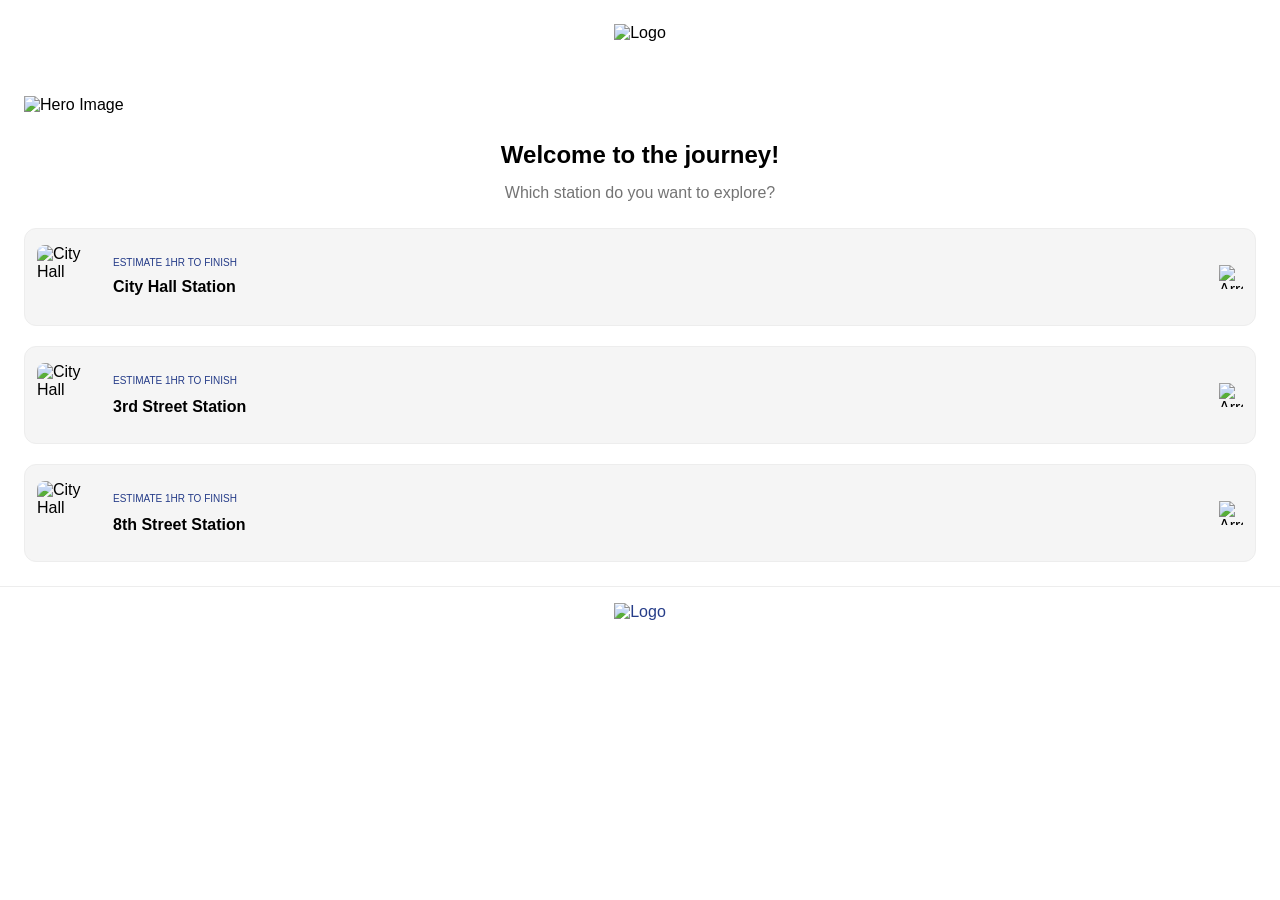
==== index.html @ b89e4468 "Add html and css files" ====
<!DOCTYPE html>
<html lang="en">
	<head>
		<meta charset="UTF-8">
		<meta name="viewport" content="width=device-width, initial-scale=1.0">
		<title>Skyscape</title>
        <link rel="stylesheet" href="styles.css">
        <link rel="icon" href="favicon.png">
    
  </head>
  <body>
        <header>
            
            <img src="Letter_Mark.png" alt="Logo" style="width: auto; height: 24px;">
            
        </header>
    

    <main>
        <section class="hero-banner">
        <figure style="
            margin: 0;
            width: 100%;
            position: relative;
            overflow: hidden;">
          <img src="1.avif" alt="Hero Image">
        </figure>
      </section>
        <section class="text-container">
            <h4 style="
                width: 100%;
                position: relative;
                display: inline-block;
                color: #000;
                text-align: center;">
                Welcome to the journey!
            </h4>
            <p style="
                width: 100%;
                position: relative;
                color: rgba(0, 0, 0, 0.55);
                text-align: center;
                display: inline-block;">Which station do you want to explore?
            </p>
        </section>

        <ul id="station-list" style="width: 100%; list-style: none; padding: 0; margin: 0; display: flex; flex-direction: column; gap: 20px;">
            <section class="option" id="option-1" href="#city-hall">
            <img src="1.avif" alt="City Hall" style="aspect-ratio: 1/1; width: auto; height: 64px; position: relative; border-radius: 8px;object-fit: cover;">
            <div style="
                display: flex;
                flex-direction: column;
                gap: 4px;
                flex-grow: 1;
            ">
                <span style="
                    color: #263d89;
                    text-transform: uppercase;">Estimate 1hr to finish
                </span>
                <h6>City Hall Station</h6>

            </div>
            <img class="vuesaxoutlinearrow-right-icon" alt="Arrow Icon" src="vuesax/outline/arrow-right.svg" style="width: 24px; height: 24px;">
            </section>
            <section class="option" id="option-2" href="#3rdstreet" >
            <img src="1.avif" alt="City Hall" style="aspect-ratio: 1/1; width: auto; height: 64px; position: relative; border-radius: 8px;object-fit: cover;">
            <div style="
                display: flex;
                flex-direction: column;
                gap: 4px;
                flex-grow: 1;
            ">
                <span style="
                    font-size: 10px;
                    line-height: 20px;
                    color: #263d89;
                    text-transform: uppercase;


                ">
                    Estimate 1hr to finish
                </span>
                <p style="
                    text-align: left;
                    font-size: 16px;
                    font-weight: 600;
                    margin: 0;
                ">3rd Street Station</p>

            </div>
            <img class="vuesaxoutlinearrow-right-icon" alt="Arrow Icon" src="vuesax/outline/arrow-right.svg" style="width: 24px; height: 24px;">
            </section>
            <section class="option" id="option-3" href="#8thstreet">
            <img src="1.avif" alt="City Hall" style="aspect-ratio: 1/1; width: auto; height: 64px; position: relative; border-radius: 8px;object-fit: cover;">
            <div style="
                display: flex;
                flex-direction: column;
                gap: 4px;
                flex-grow: 1;
            ">
                <span style="
                    font-size: 10px;
                    line-height: 20px;
                    color: #263d89;
                    text-transform: uppercase;
                ">
                    Estimate 1hr to finish
                </span>
                <p style="
                    text-align: left;
                    font-size: 16px;
                    font-weight: 600;
                    margin: 0;
                ">8th Street Station</p>

            </div>
            <img class="vuesaxoutlinearrow-right-icon" alt="Arrow Icon" src="vuesax/outline/arrow-right.svg" style="width: 24px; height: 24px;">
            </section>


        </ul>
    </main>
    <footer style="
        width: 100%;
        padding: 16px 0;
        border-top: 1px solid #ededed;
        text-align: center;
        color: #263d89;
    ">
        <img src="footer.png" alt="Logo" style="width: 100px; height: auto;">
    </footer>
---- styles.css ----
/* Layout */
*{
    box-sizing: border-box
}
body{
    margin: 0;
    padding: 0;
    box-sizing: border-box;
    font-family: Inter, sans-serif;
}
header{
    width: 100%;
    position: relative;
    display: flex;
    align-items: center;
    justify-content: center;
    padding: 24px;
    box-sizing: border-box;
    gap: 20px;
    text-align: center;


}
main{
    margin: 24px 24px;
    gap: 24px;
    position: relative;
    display: flex;
    flex-direction: column;
    align-items: flex-start;
    justify-content: center;
    text-align: center;
}
.text-container{
    width: 100%;
    position: relative;
    display: flex;
    flex-direction: column;
    align-items: flex-start;
    gap: 8px;
    text-align: center;
    color: #000;
}
.hero-banner img{
    width: 100%;
    height: auto;
    object-fit: cover;
    aspect-ratio: 16/9;
}

/* Typography */
@import url('https://fonts.googleapis.com/css2?family=Inter:ital,opsz,wght@0,14..32,100..900;1,14..32,100..900&display=swap');
h1,h2,h3,h4,h5,h6,p,span,small{
    width: 100%;
    position: relative;
    margin: 0;
    padding: 0;
    font-family: Inter, sans-serif;
}
h1{
    font-size: 48px;
    line-height: 145%;
    font-weight: 600;
    color: rgb(0, 0, 0);
}
h2{
    font-size: 40px;
    line-height: 145%;
    font-weight: 600;
    color: rgb(0, 0, 0);
}
h3{
    font-size: 32px;
    line-height: 145%;
    font-weight: 600;
    color: rgb(0, 0, 0);
}
h4{
    font-size: 24px;
    line-height: 145%;
    font-weight: 600;
    color: rgb(0, 0, 0);
}
h5{
    font-size: 20px;
    line-height: 145%;
    font-weight: 600;
    color: rgb(0, 0, 0);
}
h6{
    font-size: 16px;
    line-height: 145%;
    font-weight: 600;
    color: rgb(0, 0, 0);
}
p{
    font-size: 16px;
    line-height: 145%;
    font-weight: 400;
    color: rgb(0, 0, 0);
}
small{
    font-size: 14px;
    line-height: 145%;
    font-weight: 400;
    color: #737373;
}
span{
    font-size: 10px;
    line-height: 145%;
    font-weight: 400;
}

/* Components */
.option,.answer{
    width: 100%;
    position: relative;
    border-radius: 12px;
    background-color: #f5f5f5;
    border: 1px solid #ededed;
    box-sizing: border-box;
    overflow: hidden;
    display: flex;
    align-items: center;
    padding: 16px 12px;
    gap: 12px;
    text-align: left;
}
.primary-button, .checkin-button{
    width: 100%;
    position: relative;
    border-radius: 12px;
    background-color: #263d89;
    display: flex;
    align-items: center;
    justify-content: center;
    padding: 12px 16px;
    text-align: center;
    color: #fff;
    font-family: Inter, sans-serif;
    font-size: 16px;
    font-weight: 400;
    border: none;
}
.secondary-button{
    width: 100%;
    position: relative;
    border-radius: 12px;
    background-color: #ffffff;
    border: 2px solid rgba(0, 0, 0, 0.15);
    display: flex;
    align-items: center;
    justify-content: center;
    padding: 12px 16px;
    box-sizing: border-box;
    text-align: center;
    font-family: Inter, sans-serif;
    font-size: 16px;
    font-weight: 400;
    
}
.checkin-status{
    width: 100%;
    padding: 12px 16px;
    position: relative;
    border-radius: 12px;
    background-color: #E8F1F2;
    border: 1px solid #5CA4AC;
    color: #5CA4AC;
    cursor: not-allowed;
    align-items: center;
    text-align: left;
    display: flex;
    gap: 8px;
}

.location-list{
    position: relative;
    background-color: #fff;
    width: 100%;
    overflow: hidden;
    display: flex;
    flex-direction: column;
    align-items: flex-start;
    justify-content: center;
    gap: 32px;
    text-align: left;
    font-size: 16px;
    color: #000;
    font-family: Inter;
    padding-left: 0;
}

.location-card{
    width: 100%;
    position: relative;
    border-radius: 28px;
    border: 1px solid rgba(0, 0, 0, 0.1);
    box-sizing: border-box;
    overflow: hidden;
    display: flex;
    flex-direction: column;
    align-items: flex-start;
    padding: 16px;
    gap: 24px;
    text-align: left;
    font-size: 16px;
    color: #000;
}
.card-img{
    aspect-ratio: 16/9;
    width: 100%;
    height: auto;
    position: relative;
    border-radius: 16px;
    overflow: hidden;
    flex-shrink: 0;
    object-fit: cover;
}
.card-text{
    width: 100%;
    position: relative;
    display: flex;
    flex-direction: column;
    align-items: flex-start;
    gap: 8px;
    text-align: left;
    font-size: 16px;
    color: #000;
    font-family: Inter;
}
.question-container{
    width: 100%;
    display: flex;
    flex-direction: column;
    align-items: center;
    justify-content: center;
    gap: 24px;
}
.answer-list{
    width: 100%;
    list-style: none;
    padding: 0;
    margin: 0;
    display: flex;
    flex-direction: column;
    gap: 20px;
}
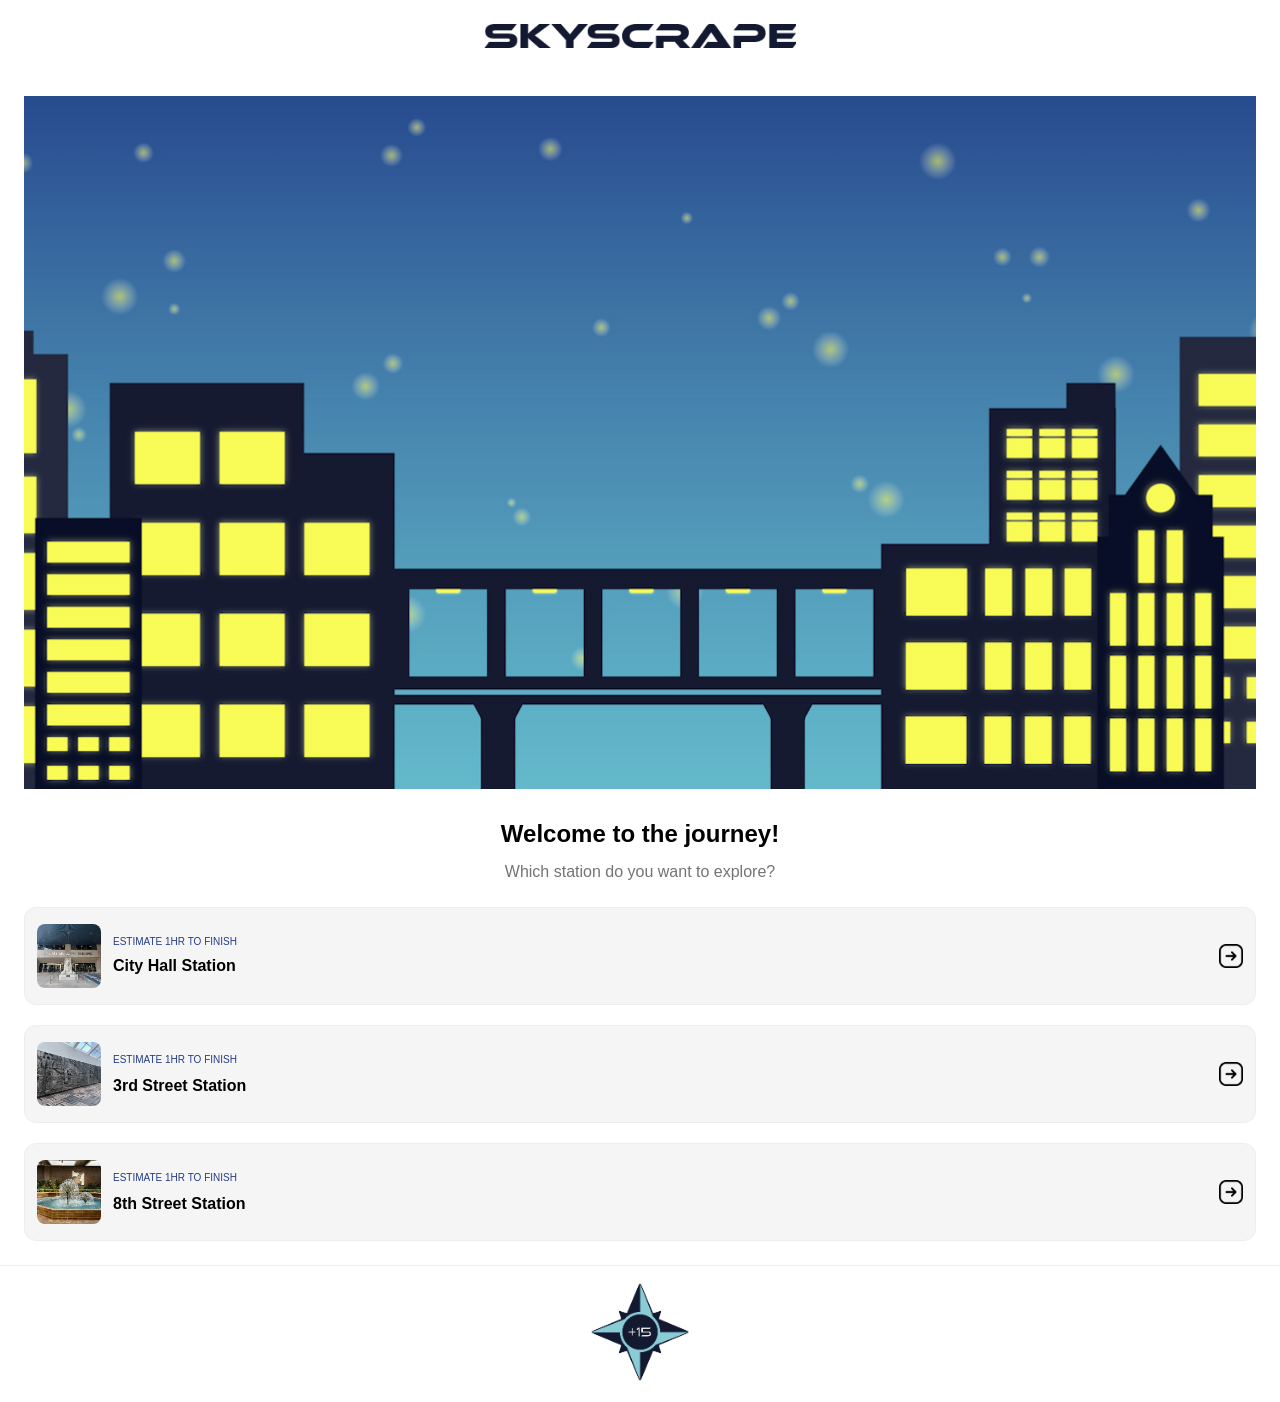
==== commit 9bece535: "designed index page" ====
--- a/index.html
+++ b/index.html
@@ -5,13 +5,13 @@
 		<meta name="viewport" content="width=device-width, initial-scale=1.0">
 		<title>Skyscape</title>
         <link rel="stylesheet" href="styles.css">
-        <link rel="icon" href="favicon.png">
+        <link rel="icon" href="./images/Favicon.png">
     
   </head>
   <body>
         <header>
             
-            <img src="Letter_Mark.png" alt="Logo" style="width: auto; height: 24px;">
+            <img src="./images/Letter_Mark.png" alt="Logo" style="width: auto; height: 24px;">
             
         </header>
     
@@ -23,7 +23,7 @@
             width: 100%;
             position: relative;
             overflow: hidden;">
-          <img src="1.avif" alt="Hero Image">
+          <img src="./images/Mobile_HeroImage.jpg" alt="Hero Image">
         </figure>
       </section>
         <section class="text-container">
@@ -46,7 +46,7 @@
 
         <ul id="station-list" style="width: 100%; list-style: none; padding: 0; margin: 0; display: flex; flex-direction: column; gap: 20px;">
             <section class="option" id="option-1" href="#city-hall">
-            <img src="1.avif" alt="City Hall" style="aspect-ratio: 1/1; width: auto; height: 64px; position: relative; border-radius: 8px;object-fit: cover;">
+            <img src="./images/city_hall/1.jpg" alt="City Hall" style="aspect-ratio: 1/1; width: auto; height: 64px; position: relative; border-radius: 8px;object-fit: cover;">
             <div style="
                 display: flex;
                 flex-direction: column;
@@ -60,10 +60,10 @@
                 <h6>City Hall Station</h6>
 
             </div>
-            <img class="vuesaxoutlinearrow-right-icon" alt="Arrow Icon" src="vuesax/outline/arrow-right.svg" style="width: 24px; height: 24px;">
+            <img class="vuesaxoutlinearrow-right-icon" alt="Arrow Icon" src="./images/temp/arrow-right.png" style="width: 24px; height: 24px;">
             </section>
             <section class="option" id="option-2" href="#3rdstreet" >
-            <img src="1.avif" alt="City Hall" style="aspect-ratio: 1/1; width: auto; height: 64px; position: relative; border-radius: 8px;object-fit: cover;">
+            <img src="./images/3rd-street/optimized/1.jpg" alt="City Hall" style="aspect-ratio: 1/1; width: auto; height: 64px; position: relative; border-radius: 8px;object-fit: cover;">
             <div style="
                 display: flex;
                 flex-direction: column;
@@ -88,10 +88,10 @@
                 ">3rd Street Station</p>
 
             </div>
-            <img class="vuesaxoutlinearrow-right-icon" alt="Arrow Icon" src="vuesax/outline/arrow-right.svg" style="width: 24px; height: 24px;">
+            <img class="vuesaxoutlinearrow-right-icon" alt="Arrow Icon" src="./images/temp/arrow-right.png" style="width: 24px; height: 24px;">
             </section>
             <section class="option" id="option-3" href="#8thstreet">
-            <img src="1.avif" alt="City Hall" style="aspect-ratio: 1/1; width: auto; height: 64px; position: relative; border-radius: 8px;object-fit: cover;">
+            <img src="./images/8th-street/optimized/1.jpg" alt="City Hall" style="aspect-ratio: 1/1; width: auto; height: 64px; position: relative; border-radius: 8px;object-fit: cover;">
             <div style="
                 display: flex;
                 flex-direction: column;
@@ -114,7 +114,7 @@
                 ">8th Street Station</p>
 
             </div>
-            <img class="vuesaxoutlinearrow-right-icon" alt="Arrow Icon" src="vuesax/outline/arrow-right.svg" style="width: 24px; height: 24px;">
+            <img class="vuesaxoutlinearrow-right-icon" alt="Arrow Icon" src="./images/temp/arrow-right.png" style="width: 24px; height: 24px;">
             </section>
 
 
@@ -127,5 +127,5 @@
         text-align: center;
         color: #263d89;
     ">
-        <img src="footer.png" alt="Logo" style="width: 100px; height: auto;">
+        <img src="./images/Favicon.png" alt="Logo" style="width: 100px; height: auto;">
     </footer>
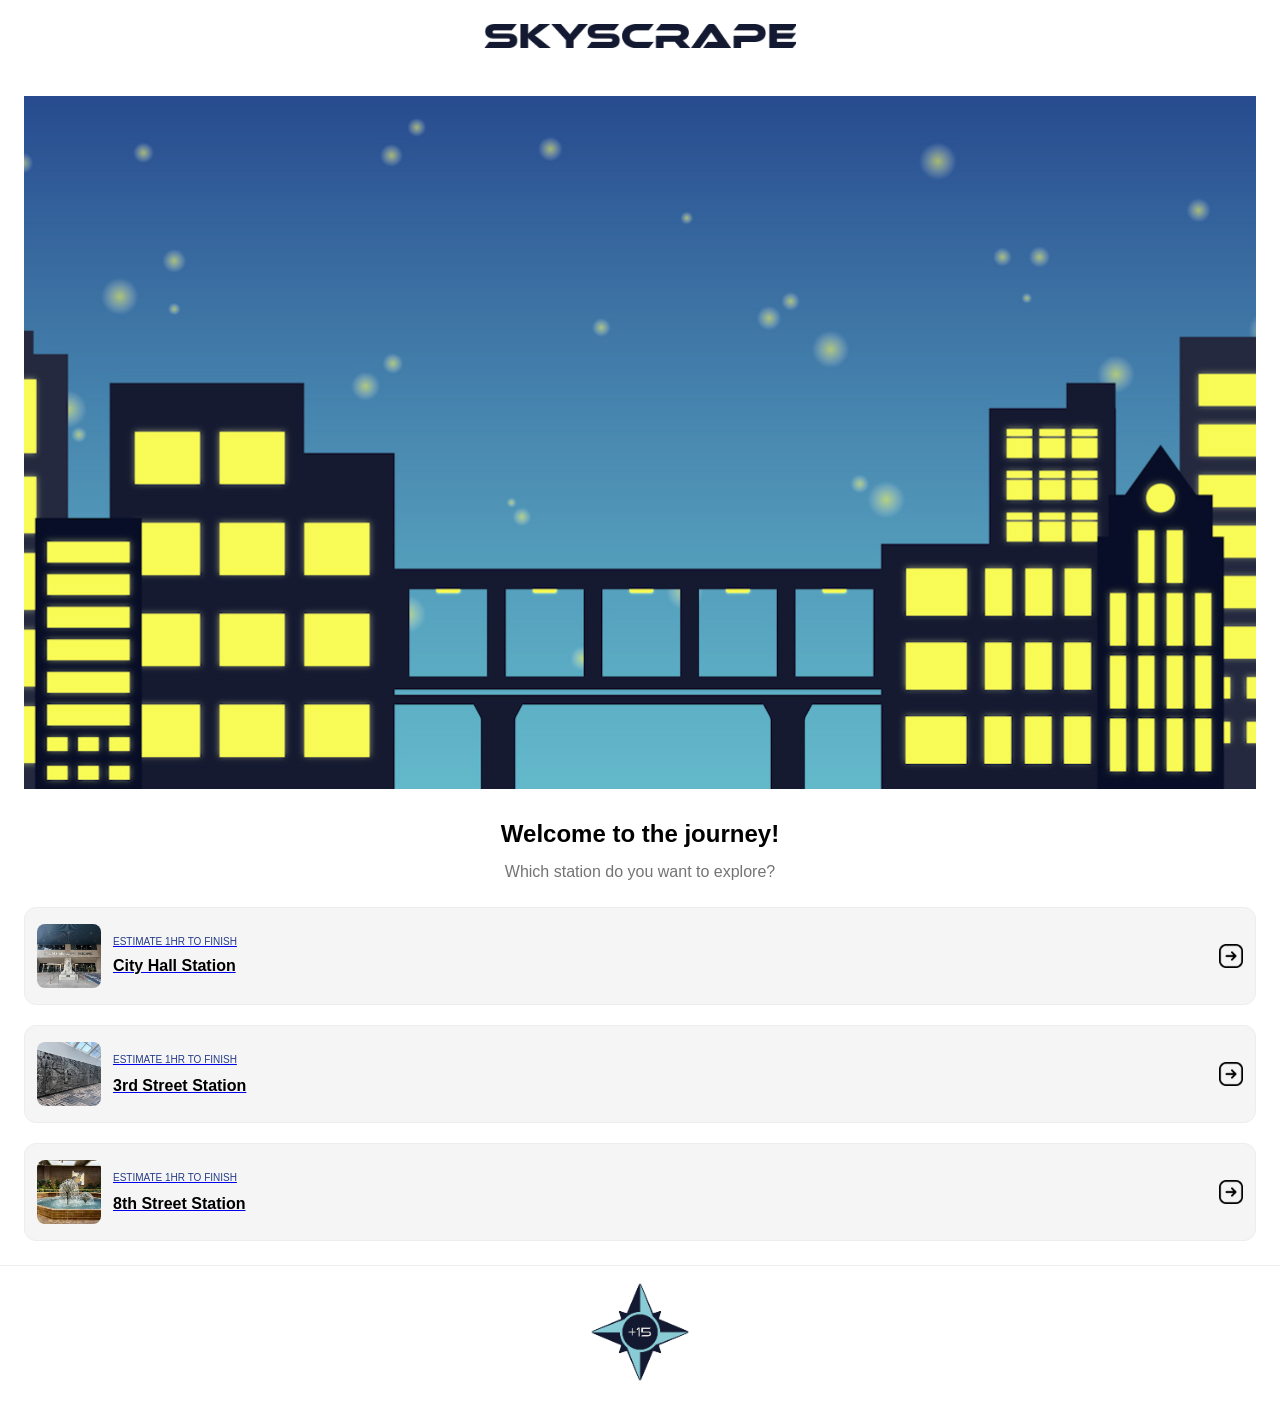
==== commit 9854bdad: "linked the pages to the index" ====
--- a/index.html
+++ b/index.html
@@ -45,7 +45,8 @@
         </section>
 
         <ul id="station-list" style="width: 100%; list-style: none; padding: 0; margin: 0; display: flex; flex-direction: column; gap: 20px;">
-            <section class="option" id="option-1" href="#city-hall">
+            <a href="cityhall.html">
+            <section class="option" id="option-1">
             <img src="./images/city_hall/1.jpg" alt="City Hall" style="aspect-ratio: 1/1; width: auto; height: 64px; position: relative; border-radius: 8px;object-fit: cover;">
             <div style="
                 display: flex;
@@ -62,7 +63,9 @@
             </div>
             <img class="vuesaxoutlinearrow-right-icon" alt="Arrow Icon" src="./images/temp/arrow-right.png" style="width: 24px; height: 24px;">
             </section>
-            <section class="option" id="option-2" href="#3rdstreet" >
+            </a>
+            <a href="3rd-street.html">
+            <section class="option" id="option-2">
             <img src="./images/3rd-street/optimized/1.jpg" alt="City Hall" style="aspect-ratio: 1/1; width: auto; height: 64px; position: relative; border-radius: 8px;object-fit: cover;">
             <div style="
                 display: flex;
@@ -90,7 +93,10 @@
             </div>
             <img class="vuesaxoutlinearrow-right-icon" alt="Arrow Icon" src="./images/temp/arrow-right.png" style="width: 24px; height: 24px;">
             </section>
-            <section class="option" id="option-3" href="#8thstreet">
+            </a>
+
+            <a href="8th-street.html">
+            <section class="option" id="option-3">
             <img src="./images/8th-street/optimized/1.jpg" alt="City Hall" style="aspect-ratio: 1/1; width: auto; height: 64px; position: relative; border-radius: 8px;object-fit: cover;">
             <div style="
                 display: flex;
@@ -116,6 +122,7 @@
             </div>
             <img class="vuesaxoutlinearrow-right-icon" alt="Arrow Icon" src="./images/temp/arrow-right.png" style="width: 24px; height: 24px;">
             </section>
+            </a>
 
 
         </ul>
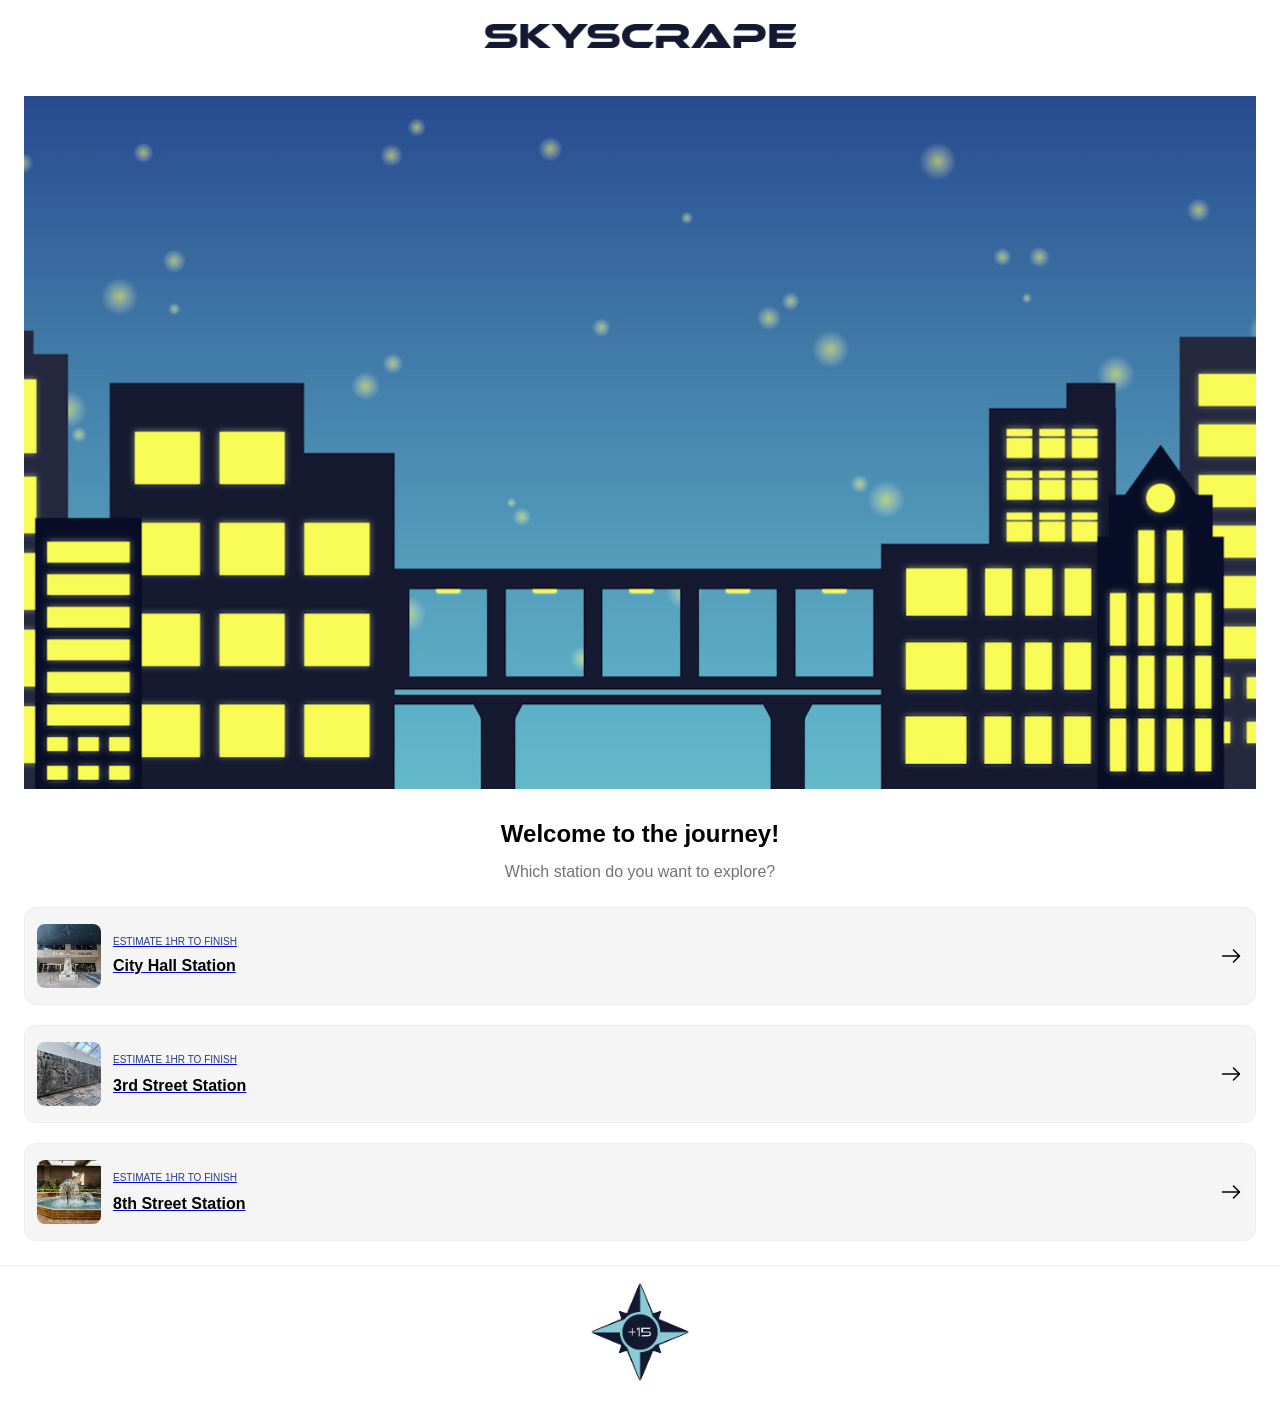
==== commit 7ab7a3b4: "updated arrow icons" ====
--- a/index.html
+++ b/index.html
@@ -61,7 +61,7 @@
                 <h6>City Hall Station</h6>
 
             </div>
-            <img class="vuesaxoutlinearrow-right-icon" alt="Arrow Icon" src="./images/temp/arrow-right.png" style="width: 24px; height: 24px;">
+            <img class="vuesaxoutlinearrow-right-icon" alt="Arrow Icon" src="./images/vuesax/outline/arrow-right.svg" style="width: 24px; height: 24px;">
             </section>
             </a>
             <a href="3rd-street.html">
@@ -91,7 +91,7 @@
                 ">3rd Street Station</p>
 
             </div>
-            <img class="vuesaxoutlinearrow-right-icon" alt="Arrow Icon" src="./images/temp/arrow-right.png" style="width: 24px; height: 24px;">
+            <img class="vuesaxoutlinearrow-right-icon" alt="Arrow Icon" src="./images/vuesax/outline/arrow-right.svg" style="width: 24px; height: 24px;">
             </section>
             </a>
 
@@ -120,7 +120,7 @@
                 ">8th Street Station</p>
 
             </div>
-            <img class="vuesaxoutlinearrow-right-icon" alt="Arrow Icon" src="./images/temp/arrow-right.png" style="width: 24px; height: 24px;">
+            <img class="vuesaxoutlinearrow-right-icon" alt="Arrow Icon" src="./images/vuesax/outline/arrow-right.svg" style="width: 24px; height: 24px;">
             </section>
             </a>
 
--- a/styles.css
+++ b/styles.css
@@ -245,4 +245,14 @@
     display: flex;
     flex-direction: column;
     gap: 20px;
+}
+.question-container {
+    display: none;
+}
+.answer.selected {
+    border: 2px solid #263d89;
+    background-color: #e8ecff;
+}
+.checkin-button.completed {
+    background-color: #5CA4AC;
 }
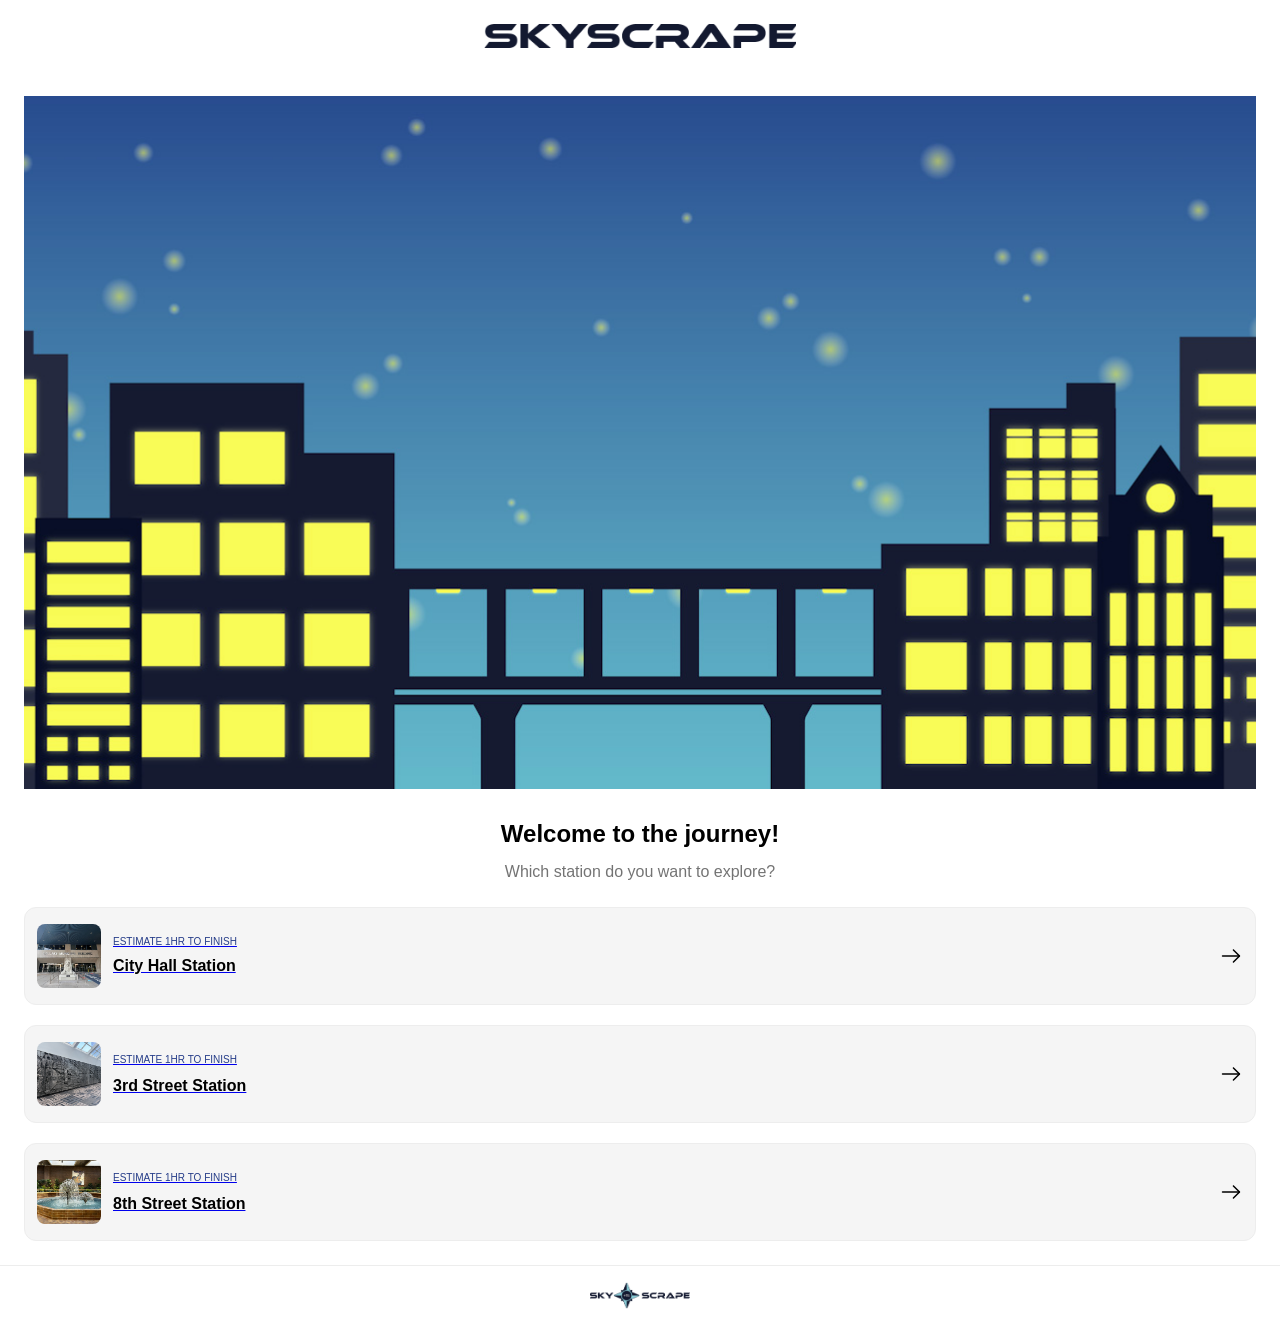
==== commit b53cfdc0: "made footer image href" ====
--- a/index.html
+++ b/index.html
@@ -134,5 +134,7 @@
         text-align: center;
         color: #263d89;
     ">
-        <img src="./images/Favicon.png" alt="Logo" style="width: 100px; height: auto;">
+        <a href="index.html" style="display: inline-block;">
+        <img src="./images/footer.png" alt="Logo" style="width: 100px; height: auto; cursor: pointer;">
+    </a>
     </footer>
